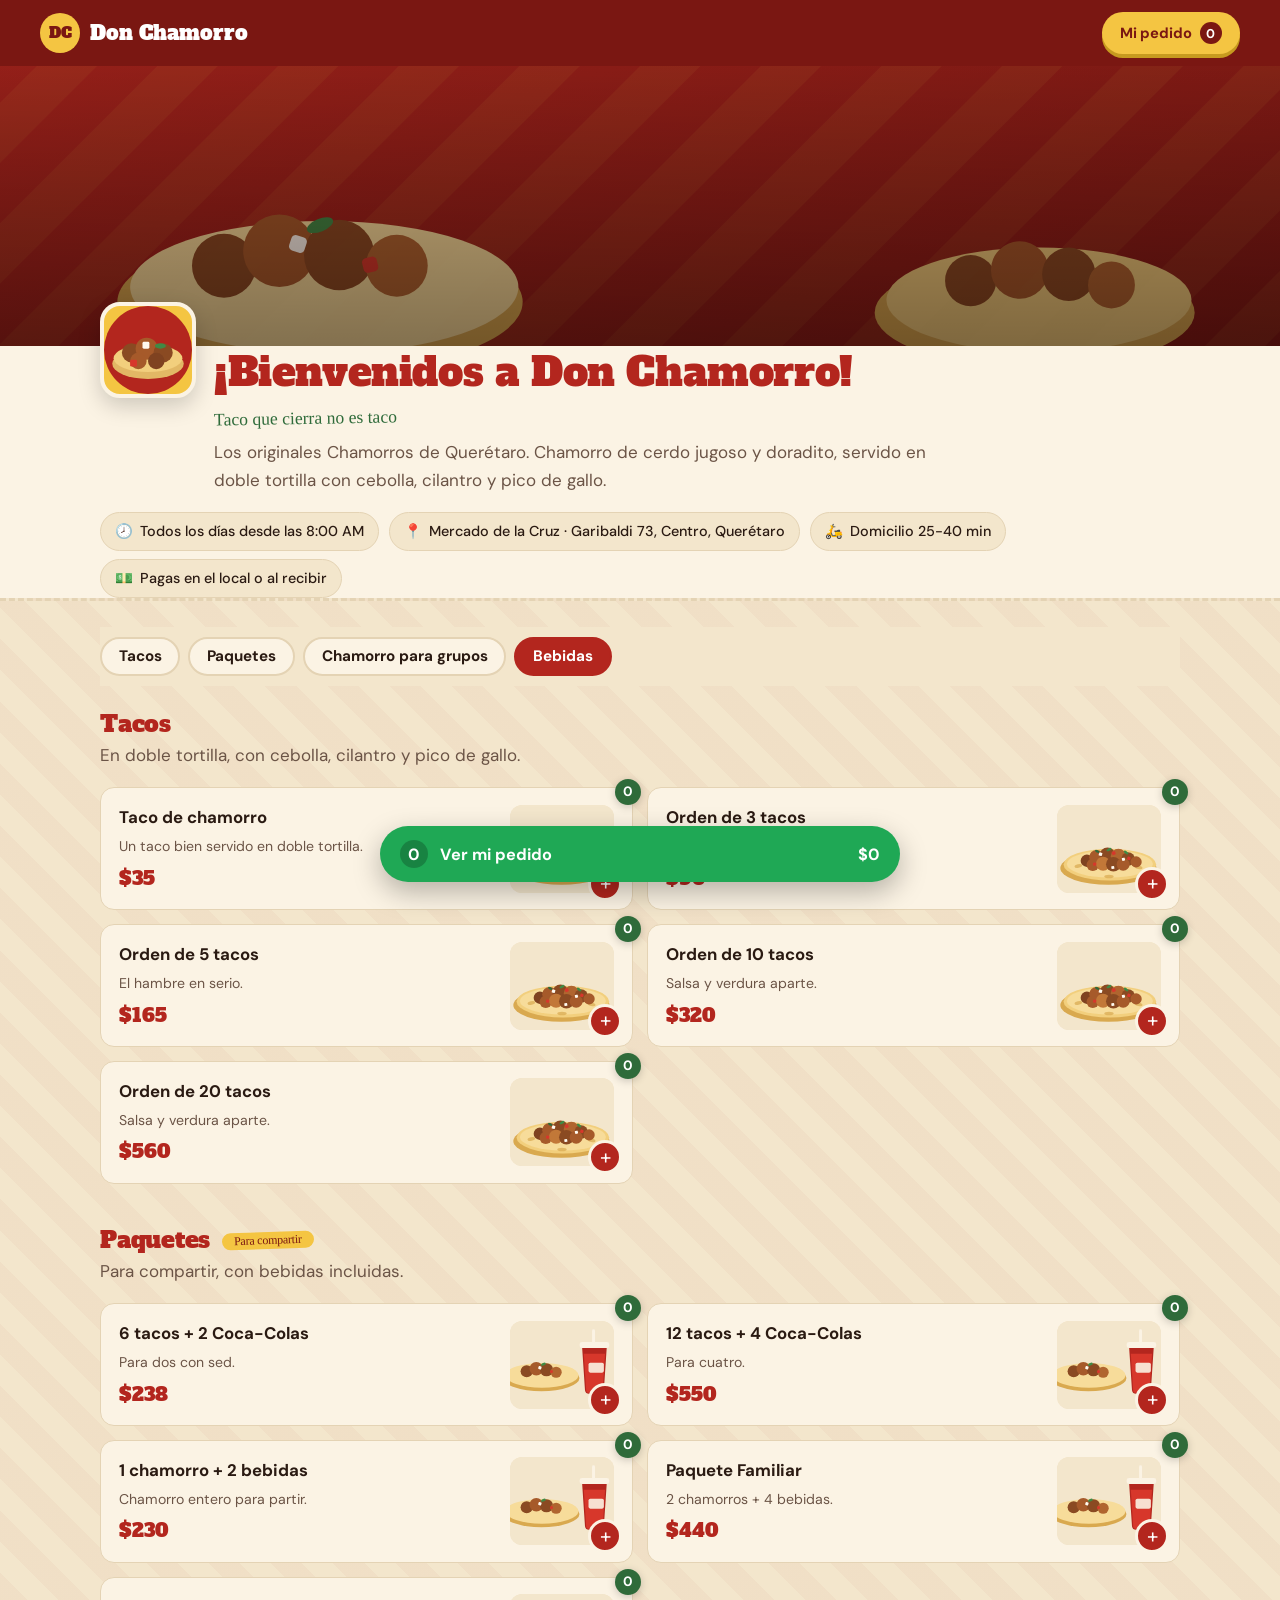
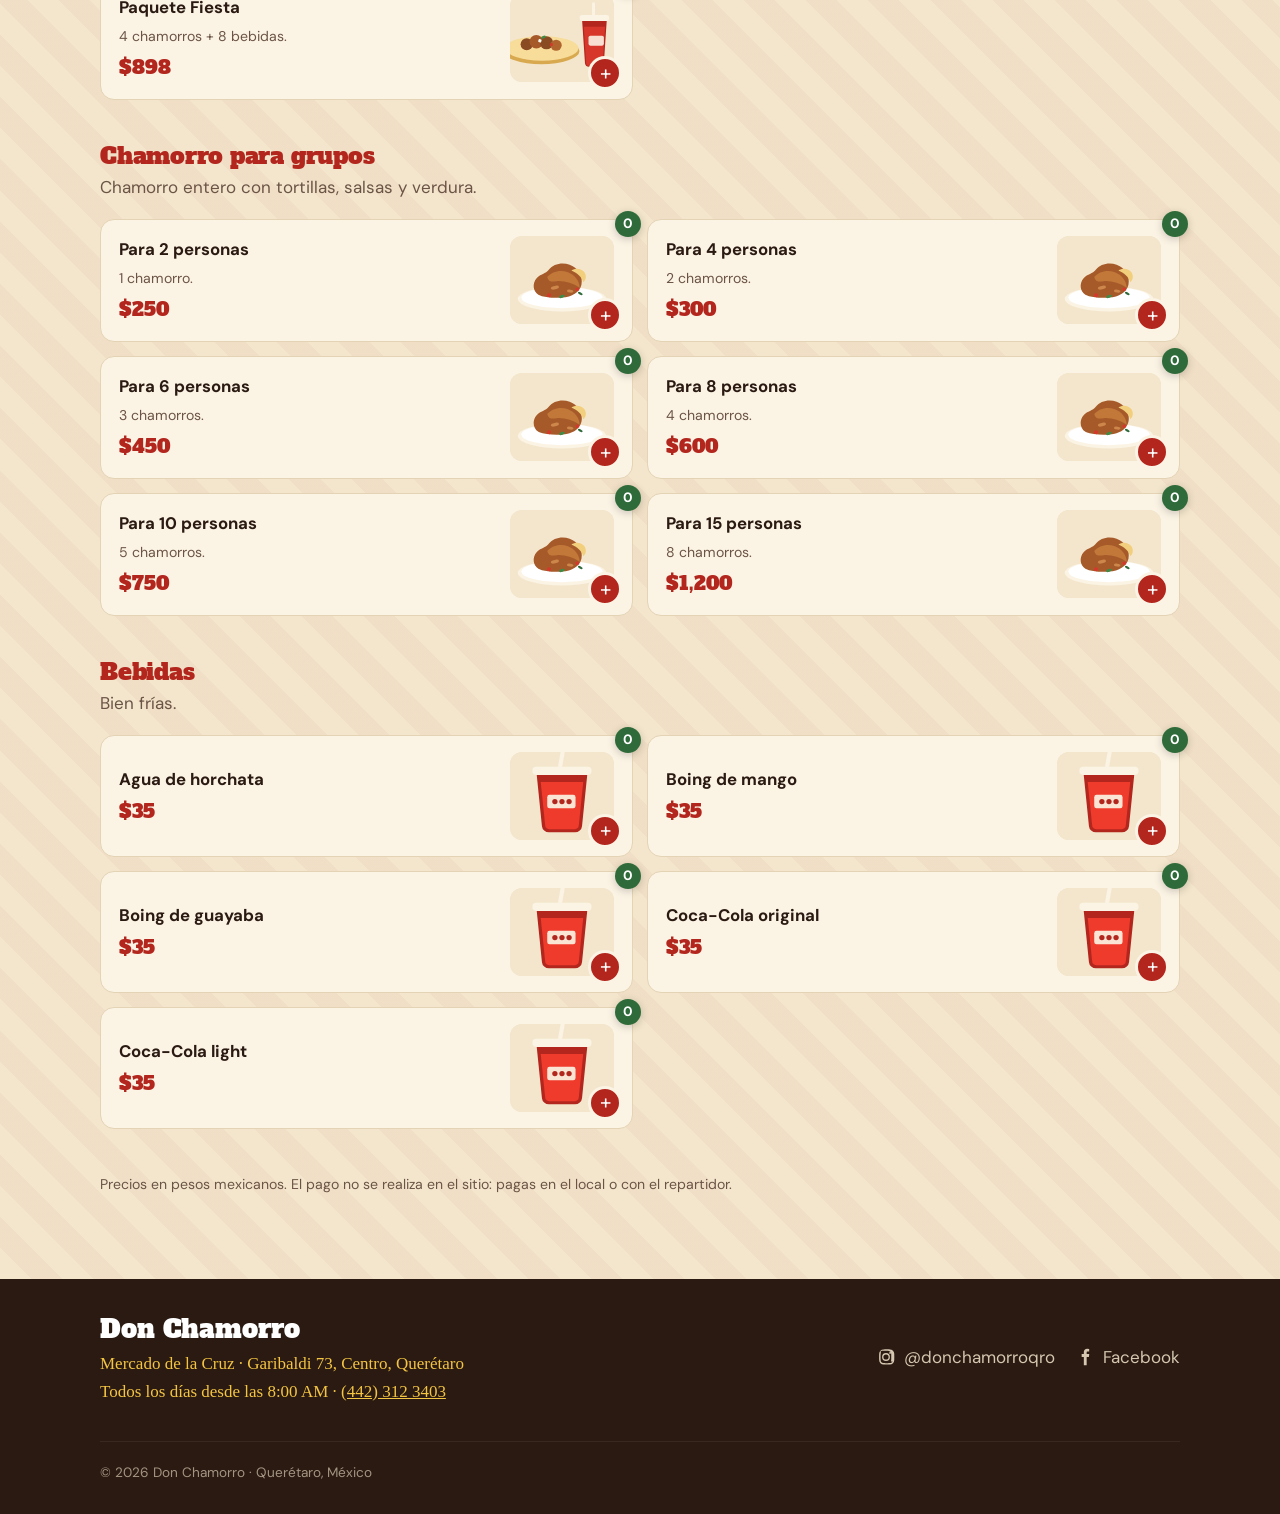
==== 2.0/index.html @ ac4b09fc "Version 2.0: menú en línea con pedido en 3 pasos Nueva carpeta 2.0/ con el sitio de pedidos estilo R" ====
<!doctype html>
<html lang="es-MX">
<head>
  <meta charset="utf-8">
  <meta name="viewport" content="width=device-width, initial-scale=1">
  <title>Don Chamorro · Pide en línea · Tacos de Chamorro en Querétaro</title>
  <meta name="description" content="Pide en línea tus tacos de chamorro en Querétaro: para comer aquí, para llevar o a domicilio. Pagas en el local o con el repartidor. Confirmamos por WhatsApp.">
  <meta property="og:title" content="Don Chamorro · Pide en línea">
  <meta property="og:description" content="Arma tu pedido en 3 pasos y confirma por WhatsApp. Mercado de la Cruz, Centro.">
  <meta property="og:type" content="restaurant">
  <meta name="theme-color" content="#b3261e">
  <link rel="icon" href="favicon.svg" type="image/svg+xml">

  <link rel="preconnect" href="https://fonts.googleapis.com">
  <link rel="preconnect" href="https://fonts.gstatic.com" crossorigin>
  <link href="https://fonts.googleapis.com/css2?family=Alfa+Slab+One&family=DM+Sans:opsz,wght@9..40,400;9..40,500;9..40,700&family=Permanent+Marker&display=swap" rel="stylesheet">
  <link rel="stylesheet" href="styles.css">
  <link rel="stylesheet" href="order.css">

  <script type="application/ld+json">
  {
    "@context": "https://schema.org",
    "@type": "Restaurant",
    "name": "Don Chamorro",
    "slogan": "Taco que cierra no es taco",
    "servesCuisine": "Mexicana, Tacos",
    "priceRange": "$",
    "telephone": ["+52 442 312 3403", "+52 442 480 2400"],
    "address": {
      "@type": "PostalAddress",
      "streetAddress": "Garibaldi 73, Mercado de la Cruz",
      "addressLocality": "Santiago de Querétaro",
      "addressRegion": "Qro.",
      "postalCode": "76000",
      "addressCountry": "MX"
    },
    "sameAs": [
      "https://www.instagram.com/donchamorroqro/",
      "https://www.facebook.com/Don-Chamorro-217633508306447/"
    ]
  }
  </script>
</head>
<body>

  <header class="nav" id="top">
    <a class="brand" href="#top" aria-label="Don Chamorro, inicio">
      <span class="brand-mark">DC</span>
      <span class="brand-name">Don Chamorro</span>
    </a>
    <nav class="nav-links nav-links-slim">
      <button class="btn btn-sm btn-masa" data-open-cart type="button">
        Mi pedido <span class="nav-cart-count" data-cart-count>0</span>
      </button>
    </nav>
  </header>

  <main>
    <!-- PORTADA DE LA TIENDA -->
    <section class="store">
      <div class="store-cover">
        <img id="store-cover-img" src="" alt="" loading="eager">
      </div>

      <div class="container store-head">
        <img class="store-logo" id="store-logo" src="" alt="Logo Don Chamorro">
        <div class="store-title">
          <h1 id="store-welcome">¡Bienvenidos a Don Chamorro!</h1>
          <p class="store-lema" id="store-lema"></p>
          <p class="store-desc" id="store-desc"></p>
        </div>
      </div>

      <ul class="store-chips container" id="store-chips"></ul>
    </section>

    <!-- MENÚ -->
    <section class="menu" id="menu">
      <div class="container">
        <nav class="cat-tabs" id="cat-tabs" aria-label="Categorías del menú"></nav>
        <div id="catalog" class="catalog"></div>
        <p class="fineprint">Precios en pesos mexicanos. El pago no se realiza en el sitio: pagas en el local o con el repartidor.</p>
      </div>
    </section>
  </main>

  <footer class="footer footer-slim">
    <div class="container footer-inner">
      <div>
        <p class="footer-brand">Don Chamorro</p>
        <p class="footer-slogan">Mercado de la Cruz · Garibaldi 73, Centro, Querétaro</p>
        <p class="footer-slogan">Todos los días desde las 8:00 AM · <a href="tel:+524423123403">(442) 312 3403</a></p>
      </div>
      <div class="socials">
        <a href="https://www.instagram.com/donchamorroqro/" target="_blank" rel="noopener" aria-label="Instagram">
          <svg viewBox="0 0 24 24" aria-hidden="true"><path d="M12 7.3A4.7 4.7 0 1 0 16.7 12 4.7 4.7 0 0 0 12 7.3Zm0 7.8A3.1 3.1 0 1 1 15.1 12 3.1 3.1 0 0 1 12 15.1Zm6-8a1.1 1.1 0 1 1-1.1-1.1A1.1 1.1 0 0 1 18 7.1ZM21.9 8.2a5.4 5.4 0 0 0-1.5-3.8 5.4 5.4 0 0 0-3.8-1.5c-1.5-.1-6-.1-7.5 0a5.4 5.4 0 0 0-3.8 1.5 5.4 5.4 0 0 0-1.5 3.8c-.1 1.5-.1 6 0 7.5a5.4 5.4 0 0 0 1.5 3.8 5.4 5.4 0 0 0 3.8 1.5c1.5.1 6 .1 7.5 0a5.4 5.4 0 0 0 3.8-1.5 5.4 5.4 0 0 0 1.5-3.8c.1-1.5.1-6 0-7.5Zm-2 9.1a3.1 3.1 0 0 1-1.7 1.7c-1.2.5-4 .4-5.3.4s-4.1.1-5.3-.4a3.1 3.1 0 0 1-1.7-1.7c-.5-1.2-.4-4-.4-5.3s-.1-4.1.4-5.3A3.1 3.1 0 0 1 5.6 5c1.2-.5 4-.4 5.3-.4s4.1-.1 5.3.4a3.1 3.1 0 0 1 1.7 1.7c.5 1.2.4 4 .4 5.3s.1 4.1-.4 5.3Z"/></svg>
          @donchamorroqro
        </a>
        <a href="https://www.facebook.com/Don-Chamorro-217633508306447/" target="_blank" rel="noopener" aria-label="Facebook">
          <svg viewBox="0 0 24 24" aria-hidden="true"><path d="M14 8.5V6.8c0-.8.2-1.3 1.4-1.3H17V2.3A21 21 0 0 0 14.6 2C12.2 2 10.6 3.5 10.6 6.1v2.4H8V12h2.6v10H14V12h2.7l.4-3.5Z"/></svg>
          Facebook
        </a>
      </div>
      <p class="copy">© <span id="year"></span> Don Chamorro · Querétaro, México</p>
    </div>
  </footer>

  <!-- Barra flotante del carrito -->
  <button class="cart-bar" id="cart-bar" type="button" data-open-cart hidden>
    <span class="cart-bar-count" data-cart-count>0</span>
    <span class="cart-bar-label">Ver mi pedido</span>
    <span class="cart-bar-total" data-cart-total>$0</span>
  </button>

  <!-- Modal producto -->
  <div class="modal" id="product-modal" hidden>
    <div class="modal-backdrop" data-close-product></div>
    <div class="modal-panel" role="dialog" aria-modal="true" aria-labelledby="product-title">
      <header class="modal-head">
        <h3 id="product-title">Producto</h3>
        <button class="icon-btn" type="button" data-close-product aria-label="Cerrar">✕</button>
      </header>
      <div class="modal-body" id="product-body"></div>
      <footer class="modal-foot">
        <div class="qty" role="group" aria-label="Cantidad">
          <button type="button" class="qty-btn" id="p-minus" aria-label="Quitar uno">−</button>
          <span id="p-qty">1</span>
          <button type="button" class="qty-btn" id="p-plus" aria-label="Agregar uno">+</button>
        </div>
        <button class="btn btn-red btn-block" type="button" id="p-add">Agregar · $0</button>
      </footer>
    </div>
  </div>

  <!-- Checkout 3 pasos -->
  <div class="modal" id="checkout" hidden>
    <div class="modal-backdrop" data-close-checkout></div>
    <div class="modal-panel modal-panel-lg" role="dialog" aria-modal="true" aria-labelledby="checkout-title">
      <header class="modal-head">
        <button class="icon-btn" type="button" id="co-back" aria-label="Regresar" hidden>←</button>
        <h3 id="checkout-title">Mi pedido</h3>
        <button class="icon-btn" type="button" data-close-checkout aria-label="Cerrar">✕</button>
      </header>

      <ol class="stepper" id="stepper">
        <li data-step="1"><b>1</b> Productos</li>
        <li data-step="2"><b>2</b> Entrega</li>
        <li data-step="3"><b>3</b> Pago</li>
      </ol>

      <div class="modal-body">
        <!-- PASO 1 -->
        <section class="step" data-step="1">
          <div id="cart-lines"></div>
          <p class="empty-cart" id="empty-cart" hidden>Tu pedido está vacío. Agrega algo del menú 🌮</p>
          <label class="field">
            <span>Notas para la cocina <small>(opcional)</small></span>
            <textarea id="order-note" rows="2" placeholder="Ej. sin cebolla, salsa aparte..."></textarea>
          </label>
          <div class="totals" id="totals-1"></div>
        </section>

        <!-- PASO 2 -->
        <section class="step" data-step="2" hidden>
          <p class="step-title">¿Cómo quieres tu pedido?</p>
          <div class="choice-grid choice-grid-3" id="mode-grid">
            <label class="choice">
              <input type="radio" name="mode" value="local">
              <span class="choice-box">
                <span class="choice-ico" aria-hidden="true">🍽️</span>
                <b>Comer aquí</b>
                <small>En el puesto, servido en charola</small>
              </span>
            </label>
            <label class="choice">
              <input type="radio" name="mode" value="pickup">
              <span class="choice-box">
                <span class="choice-ico" aria-hidden="true">🥡</span>
                <b>Para llevar</b>
                <small>Pasas por él al Mercado de la Cruz</small>
              </span>
            </label>
            <label class="choice">
              <input type="radio" name="mode" value="delivery" checked>
              <span class="choice-box">
                <span class="choice-ico" aria-hidden="true">🛵</span>
                <b>A domicilio</b>
                <small>Te lo lleva nuestro repartidor</small>
              </span>
            </label>
          </div>

          <div class="fields">
            <label class="field">
              <span>Nombre completo *</span>
              <input type="text" id="f-name" autocomplete="name" placeholder="Tu nombre">
            </label>
            <label class="field">
              <span id="phone-label">Teléfono / WhatsApp *</span>
              <input type="tel" id="f-phone" autocomplete="tel" inputmode="tel" placeholder="442 123 4567">
            </label>
            <div class="delivery-only">
              <label class="field">
                <span>Calle y número *</span>
                <input type="text" id="f-address" autocomplete="street-address" placeholder="Av. Universidad 123, int. 4">
              </label>
              <label class="field">
                <span>Colonia *</span>
                <input type="text" id="f-colonia" placeholder="Centro">
              </label>
              <label class="field">
                <span>Referencias <small>(opcional)</small></span>
                <input type="text" id="f-refs" placeholder="Portón verde, frente a la farmacia">
              </label>
            </div>
            <label class="field">
              <span id="when-label">¿Para cuándo?</span>
              <select id="f-when">
                <option value="Lo antes posible">Lo antes posible</option>
                <option value="Programado">Para una hora en específico</option>
              </select>
            </label>
            <label class="field" id="f-time-wrap" hidden>
              <span>Hora deseada</span>
              <input type="time" id="f-time">
            </label>
          </div>
          <p class="form-error" id="err-2" hidden></p>
        </section>

        <!-- PASO 3 -->
        <section class="step" data-step="3" hidden>
          <p class="note-pay">El pago <strong>no se realiza en este sitio</strong>. Eliges cómo pagas y lo liquidas <span id="pay-where">con el repartidor</span>.</p>
          <div class="choice-list" id="pay-list"></div>

          <label class="field" id="cash-wrap" hidden>
            <span>¿Con cuánto vas a pagar? <small>(para llevar tu cambio)</small></span>
            <input type="number" id="f-cash" inputmode="numeric" min="0" step="1" placeholder="Ej. 500">
            <small class="hint" id="change-hint"></small>
          </label>

          <div class="totals" id="totals-3"></div>
          <p class="form-error" id="err-3" hidden></p>
        </section>
      </div>

      <footer class="modal-foot modal-foot-nav">
        <button class="btn btn-outline-light" type="button" id="co-prev" hidden>Regresar</button>
        <button class="btn btn-red btn-block" type="button" id="co-next">Continuar</button>
        <button class="btn btn-wa btn-block" type="button" id="co-send" hidden>
          <svg viewBox="0 0 24 24" aria-hidden="true"><path d="M12 2a10 10 0 0 0-8.6 15.1L2 22l5-1.3A10 10 0 1 0 12 2Zm0 18.2c-1.5 0-3-.4-4.3-1.2l-.3-.2-3 .8.8-2.9-.2-.3A8.2 8.2 0 1 1 12 20.2Zm4.5-6.1c-.2-.1-1.5-.7-1.7-.8-.2-.1-.4-.1-.6.1l-.8 1c-.1.2-.3.2-.5.1a6.7 6.7 0 0 1-3.3-2.9c-.3-.4.3-.4.7-1.3.1-.2 0-.3 0-.4l-.8-1.8c-.2-.5-.4-.4-.6-.4h-.5a1 1 0 0 0-.7.3 3 3 0 0 0-.9 2.2 5.2 5.2 0 0 0 1.1 2.8 11.9 11.9 0 0 0 4.6 4c1.7.7 2.4.8 3.2.7.5-.1 1.5-.6 1.8-1.2.2-.6.2-1.1.1-1.2l-.4-.2Z"/></svg>
          Enviar pedido por WhatsApp
        </button>
      </footer>
    </div>
  </div>

  <!-- Confirmación -->
  <div class="modal" id="done" hidden>
    <div class="modal-backdrop" data-close-done></div>
    <div class="modal-panel modal-panel-sm" role="dialog" aria-modal="true" aria-labelledby="done-title">
      <div class="done-body">
        <div class="done-check" aria-hidden="true">🌮</div>
        <h3 id="done-title">¡Pedido enviado!</h3>
        <p>Se abrió WhatsApp con el resumen de tu pedido. <strong>Envía el mensaje</strong> para que lo recibamos y te confirmemos el tiempo de entrega.</p>
        <p class="muted small">¿No se abrió? <a id="done-link" href="#" target="_blank" rel="noopener">Abre WhatsApp aquí</a>.</p>
        <button class="btn btn-red btn-block" type="button" data-close-done>Listo</button>
      </div>
    </div>
  </div>

  <script src="menu-data.js"></script>
  <script src="app.js"></script>
</body>
</html>
---- 2.0/styles.css ----
:root {
  --chile: #b3261e;
  --chile-deep: #7a1712;
  --masa: #f4c542;
  --nopal: #2f6b3a;
  --verde-bandera: #0f9d58;
  --rojo-bandera: #ef3b2c;
  --paper: #fbf3e4;
  --paper-2: #f3e6cc;
  --ink: #2a1a12;
  --ink-soft: #6b5446;
  --line: #e4d3b4;
  --wa: #1fa855;

  --display: "Alfa Slab One", Georgia, serif;
  --body: "DM Sans", system-ui, -apple-system, "Segoe UI", sans-serif;
  --hand: "Permanent Marker", "Comic Sans MS", cursive;

  --radius: 14px;
  --gutter: clamp(16px, 4vw, 40px);
}

*, *::before, *::after { box-sizing: border-box; }

html { scroll-behavior: smooth; scroll-padding-top: 80px; }

body {
  margin: 0;
  background: var(--paper);
  color: var(--ink);
  font-family: var(--body);
  font-size: 17px;
  line-height: 1.6;
  -webkit-font-smoothing: antialiased;
  overflow-x: hidden;
}

img, svg { display: block; max-width: 100%; }
a { color: inherit; }

h1, h2, h3 {
  font-family: var(--display);
  font-weight: 400;
  line-height: 1.05;
  margin: 0 0 .5em;
  letter-spacing: -.01em;
}
h2 { font-size: clamp(2rem, 4.2vw, 3.1rem); }
h3 { font-size: 1.45rem; }
p { margin: 0 0 1em; }

.container {
  width: 100%;
  max-width: 1160px;
  margin: 0 auto;
  padding: 0 var(--gutter);
}

.section { padding: clamp(64px, 10vw, 120px) 0; }

.eyebrow {
  font-family: var(--hand);
  font-size: 1.15rem;
  color: var(--masa);
  margin-bottom: .6em;
  transform: rotate(-2deg);
  display: inline-block;
}
.eyebrow-red { color: var(--chile); }
.muted { color: var(--ink-soft); }

/* ---------- Buttons ---------- */
.btn {
  display: inline-flex;
  align-items: center;
  gap: .55em;
  font-family: var(--body);
  font-weight: 700;
  font-size: 1rem;
  text-decoration: none;
  padding: .85em 1.4em;
  border-radius: 999px;
  border: 2px solid transparent;
  transition: transform .15s ease, box-shadow .15s ease, background-color .15s ease;
  white-space: nowrap;
}
.btn:hover { transform: translateY(-2px); }
.btn:focus-visible { outline: 3px solid var(--masa); outline-offset: 3px; }
.btn svg { width: 1.25em; height: 1.25em; fill: currentColor; }
.btn-sm { padding: .55em 1.1em; font-size: .92rem; }

.btn-wa { background: var(--wa); color: #fff; box-shadow: 0 4px 0 #13803f; }
.btn-wa:hover { box-shadow: 0 6px 0 #13803f; }
.btn-ghost { color: #fff; border-color: rgba(255,255,255,.55); }
.btn-ghost:hover { background: rgba(255,255,255,.1); border-color: #fff; }
.btn-red { background: var(--chile); color: #fff; box-shadow: 0 4px 0 var(--chile-deep); }
.btn-light { background: var(--paper); color: var(--ink); }
.btn-outline-light { color: var(--ink); border-color: var(--ink); }

/* ---------- Nav ---------- */
.nav {
  position: sticky;
  top: 0;
  z-index: 50;
  display: flex;
  align-items: center;
  justify-content: space-between;
  padding: 12px var(--gutter);
  background: var(--chile-deep);
  color: #fff;
  transition: box-shadow .2s ease;
}
.nav.scrolled { box-shadow: 0 4px 20px rgba(0,0,0,.25); }

.brand { display: flex; align-items: center; gap: 10px; text-decoration: none; }
.brand-mark {
  display: grid;
  place-items: center;
  width: 40px; height: 40px;
  border-radius: 50%;
  background: var(--masa);
  color: var(--chile-deep);
  font-family: var(--display);
  font-size: .95rem;
}
.brand-name { font-family: var(--display); font-size: 1.25rem; }

.nav-links { display: flex; align-items: center; gap: 28px; }
.nav-links a:not(.btn) {
  text-decoration: none;
  font-weight: 500;
  opacity: .9;
  position: relative;
}
.nav-links a:not(.btn)::after {
  content: "";
  position: absolute;
  left: 0; right: 0; bottom: -4px;
  height: 2px;
  background: var(--masa);
  transform: scaleX(0);
  transition: transform .2s ease;
}
.nav-links a:not(.btn):hover::after { transform: scaleX(1); }

.nav-toggle {
  display: none;
  background: none;
  border: 0;
  padding: 8px;
  cursor: pointer;
}
.nav-toggle span {
  display: block;
  width: 24px; height: 2px;
  background: #fff;
  margin: 5px 0;
  transition: transform .2s ease, opacity .2s ease;
}
.nav-toggle[aria-expanded="true"] span:nth-child(1) { transform: translateY(7px) rotate(45deg); }
.nav-toggle[aria-expanded="true"] span:nth-child(2) { opacity: 0; }
.nav-toggle[aria-expanded="true"] span:nth-child(3) { transform: translateY(-7px) rotate(-45deg); }

/* ---------- Hero ---------- */
.hero {
  position: relative;
  background:
    radial-gradient(circle at 80% 60%, rgba(244,197,66,.18), transparent 45%),
    var(--chile);
  color: #fff;
  padding: 90px 0 clamp(64px, 9vw, 110px);
  overflow: hidden;
}
/* voile sombre : détache les fanions rouges du fond rouge */
.hero::before {
  content: "";
  position: absolute;
  top: 0; left: 0; right: 0;
  height: 130px;
  background: linear-gradient(rgba(0,0,0,.3), rgba(0,0,0,0));
  pointer-events: none;
}

.picado {
  position: absolute;
  top: 0; left: -10px; right: -10px;
  display: flex;
  justify-content: space-between;
  padding: 0 4px;
  border-top: 2px solid rgba(255,255,255,.5);
}
.picado span {
  flex: 1;
  height: 54px;
  margin: 0 3px;
  clip-path: polygon(0 0, 100% 0, 100% 78%, 87.5% 100%, 75% 78%, 62.5% 100%, 50% 78%, 37.5% 100%, 25% 78%, 12.5% 100%, 0 78%);
  -webkit-mask: radial-gradient(circle, transparent 3px, #000 3.5px) 0 0 / 12px 12px;
          mask: radial-gradient(circle, transparent 3px, #000 3.5px) 0 0 / 12px 12px;
  animation: sway 4s ease-in-out infinite;
  transform-origin: top center;
  will-change: transform;
}
/* Verde, blanco y rojo */
.picado span:nth-child(3n+1) { background: var(--verde-bandera); }
.picado span:nth-child(3n+2) { background: #fff; animation-delay: -1.3s; }
.picado span:nth-child(3n+3) { background: var(--rojo-bandera); animation-delay: -2.6s; }

@keyframes sway {
  0%, 100% { transform: rotate(-2deg); }
  50% { transform: rotate(2deg); }
}

.hero-inner {
  max-width: 1160px;
  margin: 0 auto;
  padding: 0 var(--gutter);
  display: grid;
  grid-template-columns: 1.1fr .9fr;
  align-items: center;
  gap: 40px;
}

.hero h1 {
  font-size: clamp(2.8rem, 7.5vw, 5.6rem);
  margin-bottom: .35em;
}
.hero h1 span { color: var(--masa); }
.lead { font-size: 1.15rem; max-width: 34em; opacity: .95; }
.hero-cta { display: flex; flex-wrap: wrap; gap: 14px; margin-top: 28px; }

.hero-art { position: relative; margin: 0; }
/* Ombre statique : elle ne bouge pas, donc rien à re-dessiner pendant l'animation */
.hero-art::before {
  content: "";
  position: absolute;
  left: 9%; right: 9%;
  top: 60%;
  height: 32%;
  background: radial-gradient(50% 50% at 50% 50%, rgba(0,0,0,.32), rgba(0,0,0,0) 70%);
  z-index: 0;
}
.taco {
  position: relative;
  z-index: 1;
  width: 100%;
  transform: translate3d(0, 0, 0);
  backface-visibility: hidden;
  will-change: transform;
  animation: bob 4.5s cubic-bezier(.45, .05, .55, .95) infinite;
}
@keyframes bob {
  0%, 100% { transform: translate3d(0, -7px, 0) rotate(-1.2deg); }
  50%      { transform: translate3d(0,  7px, 0) rotate(1.2deg); }
}
.sticker {
  position: absolute;
  top: -6%; right: 2%;
  z-index: 2;
  width: 108px; height: 108px;
  display: grid;
  place-items: center;
  text-align: center;
  border-radius: 50%;
  background: var(--masa);
  color: var(--chile-deep);
  font-family: var(--hand);
  font-size: 1.05rem;
  line-height: 1.1;
  transform: rotate(12deg);
  box-shadow: 0 0 0 5px var(--chile), 0 0 0 7px var(--masa);
}

/* ---------- Marquee ---------- */
.marquee {
  background: var(--masa);
  color: var(--chile-deep);
  overflow: hidden;
  border-block: 3px solid var(--ink);
  padding: 14px 0;
}
.marquee-track {
  display: flex;
  gap: 28px;
  width: max-content;
  animation: marquee 32s linear infinite;
  font-family: var(--display);
  font-size: 1.35rem;
  text-transform: uppercase;
  white-space: nowrap;
}
.marquee-track i { font-style: normal; color: var(--chile); }
@keyframes marquee { to { transform: translateX(-50%); } }

/* ---------- About ---------- */
.about-grid {
  display: grid;
  grid-template-columns: 1fr 1fr;
  gap: clamp(24px, 6vw, 80px);
  align-items: start;
}
.about-copy { font-size: 1.1rem; color: var(--ink-soft); padding-top: 2.2em; }
.about-copy strong { color: var(--ink); }

.pillars {
  display: grid;
  grid-template-columns: repeat(3, 1fr);
  gap: 20px;
  margin-top: 56px;
}
.pillar {
  background: #fff;
  border: 2px solid var(--ink);
  border-radius: var(--radius);
  padding: 28px;
  box-shadow: 6px 6px 0 var(--ink);
  transition: transform .2s ease, box-shadow .2s ease;
}
.pillar:hover { transform: translate(-2px, -2px); box-shadow: 8px 8px 0 var(--ink); }
.pillar-num { font-family: var(--hand); color: var(--chile); font-size: 1.1rem; }
.pillar h3 { margin-top: .3em; }
.pillar p { color: var(--ink-soft); margin: 0; }

/* ---------- Menu ---------- */
.menu {
  background:
    repeating-linear-gradient(45deg, transparent 0 22px, rgba(179,38,30,.035) 22px 44px),
    var(--paper-2);
  border-top: 3px dashed var(--line);
}
.section-head { max-width: 640px; margin-bottom: 48px; }

.menu-grid {
  display: grid;
  grid-template-columns: repeat(2, 1fr);
  gap: 24px;
}
.menu-card {
  background: var(--paper);
  border-radius: var(--radius);
  padding: clamp(22px, 3vw, 34px);
  border: 1px solid var(--line);
}
.menu-card h3 {
  color: var(--chile);
  padding-bottom: .5em;
  border-bottom: 3px double var(--line);
}
.menu-card-feature {
  background: var(--chile-deep);
  color: #fff;
  border-color: var(--chile-deep);
  position: relative;
}
.menu-card-feature h3 { color: var(--masa); border-color: rgba(255,255,255,.2); }
.menu-card-feature small { color: rgba(255,255,255,.7) !important; }
.menu-card-feature .menu-list li { border-color: rgba(255,255,255,.15); }
.tag {
  position: absolute;
  top: -14px; right: 20px;
  margin: 0;
  background: var(--masa);
  color: var(--chile-deep);
  font-family: var(--hand);
  padding: 2px 14px;
  border-radius: 999px;
  transform: rotate(3deg);
}

.menu-list { list-style: none; margin: 0; padding: 0; }
.menu-list li {
  display: flex;
  justify-content: space-between;
  align-items: baseline;
  gap: 16px;
  padding: 12px 0;
  border-bottom: 1px dashed var(--line);
}
.menu-list li:last-child { border-bottom: 0; }
.menu-list span { font-weight: 500; }
.menu-list small {
  display: block;
  font-size: .85rem;
  font-weight: 400;
  color: var(--ink-soft);
}
.menu-list b {
  font-family: var(--display);
  font-weight: 400;
  font-size: 1.15rem;
  white-space: nowrap;
}
.fineprint { margin-top: 24px; font-size: .88rem; color: var(--ink-soft); }

/* ---------- Order band ---------- */
.order {
  background: var(--masa);
  padding: clamp(48px, 7vw, 80px) 0;
  border-block: 3px solid var(--ink);
}
.order-inner {
  display: flex;
  align-items: center;
  justify-content: space-between;
  gap: 32px;
  flex-wrap: wrap;
}
.order h2 { color: var(--chile-deep); margin-bottom: .2em; }
.order p { margin: 0; font-size: 1.1rem; }
.order-actions { display: flex; flex-wrap: wrap; gap: 12px; }

/* ---------- Visit ---------- */
.visit-grid {
  display: grid;
  grid-template-columns: .9fr 1.1fr;
  gap: clamp(28px, 5vw, 64px);
  align-items: stretch;
}
.info { margin: 12px 0 32px; display: grid; gap: 20px; }
.info div { display: grid; grid-template-columns: 110px 1fr; gap: 12px; }
.info dt {
  font-weight: 700;
  font-size: .8rem;
  letter-spacing: .08em;
  text-transform: uppercase;
  color: var(--chile);
  padding-top: .25em;
}
.info dd { margin: 0; }
.info a { text-decoration-color: var(--masa); text-decoration-thickness: 2px; text-underline-offset: 3px; }

.map {
  min-height: 380px;
  border-radius: var(--radius);
  overflow: hidden;
  border: 2px solid var(--ink);
  box-shadow: 8px 8px 0 var(--chile);
}
.map iframe { width: 100%; height: 100%; min-height: 380px; border: 0; display: block; }

/* ---------- Footer ---------- */
.footer {
  background: var(--ink);
  color: #f3e6cc;
  padding: 48px 0 32px;
}
.footer-inner {
  display: flex;
  flex-wrap: wrap;
  justify-content: space-between;
  align-items: center;
  gap: 24px;
}
.footer-brand { font-family: var(--display); font-size: 1.6rem; margin: 0; color: #fff; }
.footer-slogan { font-family: var(--hand); color: var(--masa); margin: 0; }
.socials { display: flex; gap: 20px; flex-wrap: wrap; }
.socials a { display: inline-flex; align-items: center; gap: 8px; text-decoration: none; opacity: .85; }
.socials a:hover { opacity: 1; color: var(--masa); }
.socials svg { width: 20px; height: 20px; fill: currentColor; }
.copy { width: 100%; margin: 12px 0 0; padding-top: 20px; border-top: 1px solid rgba(255,255,255,.1); font-size: .85rem; opacity: .6; }

/* ---------- Floating WhatsApp ---------- */
.wa-float {
  position: fixed;
  right: 18px; bottom: 18px;
  z-index: 60;
  width: 58px; height: 58px;
  display: grid;
  place-items: center;
  border-radius: 50%;
  background: var(--wa);
  color: #fff;
  box-shadow: 0 6px 18px rgba(0,0,0,.25);
  transform: scale(0);
  transition: transform .25s ease;
}
.wa-float.show { transform: scale(1); }
.wa-float svg { width: 30px; height: 30px; fill: currentColor; }

/* ---------- Reveal ---------- */
.reveal { opacity: 0; transform: translateY(24px); transition: opacity .6s ease, transform .6s ease; }
.reveal.in { opacity: 1; transform: none; }

/* ---------- Responsive ---------- */
@media (max-width: 900px) {
  .hero-inner { grid-template-columns: 1fr; text-align: left; }
  .hero-art { max-width: 420px; margin: 10px auto 0; }
  .about-grid, .visit-grid { grid-template-columns: 1fr; }
  .about-copy { padding-top: 0; }
  .pillars { grid-template-columns: 1fr; }
  .menu-grid { grid-template-columns: 1fr; }
}

@media (max-width: 760px) {
  .nav-toggle { display: block; }
  .nav-links {
    position: absolute;
    top: 100%; left: 0; right: 0;
    flex-direction: column;
    align-items: stretch;
    gap: 0;
    background: var(--chile-deep);
    padding: 8px var(--gutter) 20px;
    display: none;
  }
  .nav-links.open { display: flex; }
  .nav-links a:not(.btn) { padding: 14px 0; border-bottom: 1px solid rgba(255,255,255,.12); }
  .nav-links a:not(.btn)::after { display: none; }
  .nav-links .btn { margin-top: 16px; justify-content: center; }

  .hero { padding-top: 76px; }
  .picado span { height: 40px; }
  .picado span:nth-child(n+9) { display: none; }
  .sticker { width: 88px; height: 88px; font-size: .9rem; }
  .order-actions .btn { flex: 1 1 100%; justify-content: center; }
  .info div { grid-template-columns: 1fr; gap: 2px; }
}

@media (prefers-reduced-motion: reduce) {
  *, *::before, *::after { animation: none !important; transition: none !important; }
  html { scroll-behavior: auto; }
  .reveal { opacity: 1; transform: none; }
}
---- 2.0/order.css ----
/* ------------------------------------------------------------------
   Don Chamorro 2.0 — Estilos del pedido en línea
------------------------------------------------------------------- */

/* ---------- Extras de marca ---------- */
.btn-masa { background: var(--masa); color: var(--chile-deep); box-shadow: 0 4px 0 #c79a1f; }
.btn-masa:hover { box-shadow: 0 6px 0 #c79a1f; }
.btn-block { width: 100%; justify-content: center; }

.nav-cart-count {
  display: inline-grid;
  place-items: center;
  min-width: 22px; height: 22px;
  padding: 0 6px;
  border-radius: 999px;
  background: var(--chile-deep);
  color: #fff;
  font-size: .8rem;
}

.hero-steps {
  list-style: none;
  display: flex;
  flex-wrap: wrap;
  gap: 10px 22px;
  margin: 26px 0 0;
  padding: 0;
  font-size: .95rem;
}
.hero-steps li { display: flex; align-items: center; gap: 8px; opacity: .92; }
.hero-steps b {
  display: grid;
  place-items: center;
  width: 24px; height: 24px;
  border-radius: 50%;
  background: var(--masa);
  color: var(--chile-deep);
  font-family: var(--display);
  font-size: .8rem;
}


/* ---------- Portada de la tienda (estilo Rappi) ---------- */
.nav-links-slim { gap: 12px; }

.store { background: var(--paper); }
.store-cover {
  position: relative;
  height: clamp(150px, 26vw, 280px);
  background: var(--chile-deep);
  overflow: hidden;
}
.store-cover img { width: 100%; height: 100%; object-fit: cover; }
.store-cover::after {
  content: "";
  position: absolute; inset: 0;
  background: linear-gradient(to bottom, rgba(0,0,0,.15), rgba(0,0,0,.45));
}
.store-cover.no-photo img { display: none; }

.store-head {
  display: flex;
  align-items: flex-start;
  gap: 18px;
  margin-top: -44px;
  position: relative;
  z-index: 2;
}
.store-logo {
  flex: 0 0 auto;
  width: 96px; height: 96px;
  border-radius: 20px;
  object-fit: cover;
  background: var(--masa);
  border: 4px solid var(--paper);
  box-shadow: 0 8px 22px rgba(0,0,0,.18);
}
.store-title { padding-top: 48px; }
.store-title h1 {
  font-family: var(--display);
  font-weight: 400;
  font-size: clamp(1.6rem, 3.6vw, 2.5rem);
  line-height: 1.1;
  margin: 0 0 .25em;
  color: var(--chile);
}
.store-lema {
  font-family: var(--hand);
  color: var(--nopal);
  font-size: 1.1rem;
  margin: 0 0 .4em;
  transform: rotate(-1deg);
  display: inline-block;
}
.store-desc { color: var(--ink-soft); max-width: 62ch; margin: 0; }

.store-chips {
  list-style: none;
  display: flex;
  flex-wrap: wrap;
  gap: 8px 10px;
  margin: 18px auto 0;
  padding: 0 var(--gutter);
}
.store-chips li {
  display: flex;
  align-items: center;
  gap: 7px;
  background: var(--paper-2);
  border: 1px solid var(--line);
  border-radius: 999px;
  padding: 7px 14px;
  font-size: .9rem;
  font-weight: 500;
}

.menu { padding: 26px 0 70px; }
.footer-slim { padding: 30px 0; }

/* ---------- Pestañas de categorías ---------- */
.cat-tabs {
  position: sticky;
  top: 64px;
  z-index: 20;
  display: flex;
  gap: 8px;
  overflow-x: auto;
  padding: 10px 0;
  margin-bottom: 26px;
  background: var(--paper-2);
  -webkit-overflow-scrolling: touch;
  scrollbar-width: none;
}
.cat-tabs::-webkit-scrollbar { display: none; }
.cat-tab {
  flex: 0 0 auto;
  border: 2px solid var(--line);
  background: var(--paper);
  color: var(--ink);
  font-family: var(--body);
  font-weight: 700;
  font-size: .95rem;
  padding: .5em 1.1em;
  border-radius: 999px;
  cursor: pointer;
  transition: background-color .15s ease, color .15s ease, border-color .15s ease;
}
.cat-tab.active { background: var(--chile); border-color: var(--chile); color: #fff; }

/* ---------- Catálogo ---------- */
.cat-block { margin-bottom: 44px; scroll-margin-top: 130px; }
.cat-head h3 {
  color: var(--chile);
  margin-bottom: .25em;
  display: flex;
  align-items: center;
  gap: 12px;
  flex-wrap: wrap;
}
.cat-flag {
  font-family: var(--hand);
  font-size: .75rem;
  background: var(--masa);
  color: var(--chile-deep);
  padding: 2px 12px;
  border-radius: 999px;
  transform: rotate(-2deg);
}
.cat-head .muted { margin-bottom: 18px; }

.prod-grid { display: grid; grid-template-columns: repeat(2, 1fr); gap: 14px; }
.prod {
  position: relative;
  display: flex;
  align-items: center;
  justify-content: space-between;
  gap: 14px;
  background: var(--paper);
  border: 1px solid var(--line);
  border-radius: var(--radius);
  padding: 16px 18px;
  cursor: pointer;
  transition: transform .15s ease, box-shadow .15s ease, border-color .15s ease;
}
.prod:hover { transform: translateY(-2px); border-color: var(--chile); box-shadow: 0 8px 20px rgba(122,23,18,.1); }
.prod:focus-visible { outline: 3px solid var(--masa); outline-offset: 3px; }
.prod h4 { margin: 0 0 4px; font-size: 1.05rem; font-weight: 700; }
.prod p { margin: 0 0 6px; font-size: .88rem; color: var(--ink-soft); }
.prod-price { font-family: var(--display); font-weight: 400; font-size: 1.15rem; color: var(--chile); }
.prod-media {
  position: relative;
  flex: 0 0 auto;
  width: 104px; height: 88px;
}
.prod-media img {
  width: 100%; height: 100%;
  object-fit: cover;
  border-radius: 12px;
  background: var(--paper-2);
}
.prod-add {
  position: absolute;
  right: -8px; bottom: -8px;
  display: grid;
  place-items: center;
  width: 34px; height: 34px;
  border-radius: 50%;
  background: var(--chile);
  color: #fff;
  font-size: 1.3rem;
  line-height: 1;
  border: 3px solid var(--paper);
}

.prod-hero {
  margin: 0 0 14px;
  border-radius: 14px;
  overflow: hidden;
  background: var(--paper-2);
}
.prod-hero img { width: 100%; height: clamp(150px, 34vw, 220px); object-fit: cover; }
.prod-hero-price {
  font-family: var(--display);
  font-size: 1.4rem;
  color: var(--chile);
  margin: 0 0 .3em;
}
.prod-badge {
  position: absolute;
  top: -9px; right: -9px;
  min-width: 26px; height: 26px;
  padding: 0 7px;
  display: grid;
  place-items: center;
  border-radius: 999px;
  background: var(--nopal);
  color: #fff;
  font-weight: 700;
  font-size: .85rem;
  box-shadow: 0 2px 8px rgba(0,0,0,.2);
}

/* ---------- Barra flotante del carrito ---------- */
.cart-bar {
  position: fixed;
  left: 50%;
  bottom: 18px;
  transform: translateX(-50%);
  z-index: 60;
  width: min(520px, calc(100% - 32px));
  display: flex;
  align-items: center;
  gap: 12px;
  border: 0;
  border-radius: 999px;
  padding: 14px 20px;
  background: var(--wa);
  color: #fff;
  font-family: var(--body);
  font-weight: 700;
  font-size: 1.02rem;
  cursor: pointer;
  box-shadow: 0 10px 28px rgba(0,0,0,.28);
  animation: cart-in .25s ease;
}
@keyframes cart-in { from { opacity: 0; transform: translate(-50%, 16px); } }
.cart-bar-count {
  display: grid;
  place-items: center;
  min-width: 28px; height: 28px;
  padding: 0 8px;
  border-radius: 999px;
  background: rgba(0,0,0,.22);
}
.cart-bar-label { flex: 1; text-align: left; }

/* ---------- Modales ---------- */
body.modal-open { overflow: hidden; }

.modal { position: fixed; inset: 0; z-index: 100; display: flex; }
.modal[hidden] { display: none; }
.modal-backdrop { position: absolute; inset: 0; background: rgba(28,12,8,.6); backdrop-filter: blur(2px); }

.modal-panel {
  position: relative;
  margin: auto;
  width: min(560px, 100%);
  max-height: 92vh;
  display: flex;
  flex-direction: column;
  background: var(--paper);
  border-radius: 20px;
  overflow: hidden;
  box-shadow: 0 24px 60px rgba(0,0,0,.35);
  animation: modal-in .22s ease;
}
.modal-panel-lg { width: min(640px, 100%); }
.modal-panel-sm { width: min(430px, 100%); }
@keyframes modal-in { from { opacity: 0; transform: translateY(20px); } }

.modal-head {
  display: flex;
  align-items: center;
  gap: 10px;
  padding: 16px 18px;
  background: var(--chile-deep);
  color: #fff;
}
.modal-head h3 { margin: 0; flex: 1; font-size: 1.25rem; }
.icon-btn {
  flex: 0 0 auto;
  width: 36px; height: 36px;
  display: grid;
  place-items: center;
  border: 0;
  border-radius: 50%;
  background: rgba(255,255,255,.14);
  color: #fff;
  font-size: 1rem;
  cursor: pointer;
}
.icon-btn:hover { background: rgba(255,255,255,.26); }

.modal-body { padding: 20px 18px; overflow-y: auto; flex: 1; }
.modal-foot {
  display: flex;
  align-items: center;
  gap: 12px;
  padding: 14px 18px;
  border-top: 1px solid var(--line);
  background: var(--paper-2);
}
.modal-foot-nav .btn-outline-light { flex: 0 0 auto; }

/* ---------- Stepper ---------- */
.stepper {
  display: flex;
  list-style: none;
  margin: 0;
  padding: 12px 18px;
  gap: 8px;
  background: var(--paper-2);
  border-bottom: 1px solid var(--line);
  font-size: .88rem;
  font-weight: 700;
  color: var(--ink-soft);
}
.stepper li { display: flex; align-items: center; gap: 7px; flex: 1; }
.stepper b {
  display: grid;
  place-items: center;
  width: 24px; height: 24px;
  border-radius: 50%;
  background: var(--line);
  color: var(--ink-soft);
  font-family: var(--body);
  font-size: .8rem;
}
.stepper li.active { color: var(--chile); }
.stepper li.active b { background: var(--chile); color: #fff; }
.stepper li.done b { background: var(--nopal); color: #fff; }

/* ---------- Opciones y formularios ---------- */
.step-title { font-weight: 700; margin-bottom: 10px; }

.opt-group { border: 0; margin: 0 0 18px; padding: 0; }
.opt-group legend { font-weight: 700; margin-bottom: 8px; padding: 0; }

.choice-grid { display: grid; grid-template-columns: 1fr 1fr; gap: 10px; margin-bottom: 20px; }
.choice-grid-3 { grid-template-columns: repeat(3, 1fr); }
.choice-grid-3 .choice-box { text-align: center; padding: 14px 10px; height: 100%; }
.choice-ico { display: block; font-size: 1.6rem; line-height: 1; margin-bottom: 6px; }
.choice-grid-3 .choice-box small { margin-top: 4px; }
.choice-list { display: grid; gap: 10px; margin-bottom: 18px; }
.choice { display: block; cursor: pointer; }
.choice input { position: absolute; opacity: 0; width: 0; height: 0; }
.choice-box {
  display: block;
  border: 2px solid var(--line);
  border-radius: 12px;
  padding: 12px 14px;
  background: #fff;
  transition: border-color .15s ease, background-color .15s ease;
}
.choice-box b { display: block; font-size: 1rem; }
.choice-box small { display: block; color: var(--ink-soft); font-size: .85rem; margin-top: 2px; }
.choice input:checked + .choice-box { border-color: var(--chile); background: #fff7f0; }
.choice input:focus-visible + .choice-box { outline: 3px solid var(--masa); outline-offset: 2px; }
.choice-row + .choice-row { margin-top: 8px; }

.fields { display: grid; gap: 14px; }
.field { display: block; }
.field > span { display: block; font-weight: 700; margin-bottom: 6px; font-size: .95rem; }
.field small { font-weight: 400; color: var(--ink-soft); }
.field input, .field select, .field textarea {
  width: 100%;
  font-family: var(--body);
  font-size: 1rem;
  color: var(--ink);
  background: #fff;
  border: 2px solid var(--line);
  border-radius: 12px;
  padding: 11px 13px;
}
.field input:focus, .field select:focus, .field textarea:focus {
  outline: none;
  border-color: var(--chile);
}
.field textarea { resize: vertical; }
.hint { display: block; margin-top: 6px; color: var(--nopal); font-weight: 700; }
.hint.hint-bad { color: var(--chile); }

.form-error {
  margin: 14px 0 0;
  background: #fdeceb;
  border: 1px solid #f0b8b4;
  color: var(--chile-deep);
  border-radius: 10px;
  padding: 10px 12px;
  font-size: .92rem;
}
.note-pay {
  background: #fff8e6;
  border: 1px dashed var(--masa);
  border-radius: 12px;
  padding: 12px 14px;
  font-size: .93rem;
}

/* ---------- Líneas del carrito ---------- */
.line {
  display: flex;
  align-items: center;
  justify-content: space-between;
  gap: 14px;
  padding: 14px 0;
  border-bottom: 1px dashed var(--line);
}
.line h4 { margin: 0 0 2px; font-size: 1rem; font-weight: 700; }
.line-opts { margin: 0; font-size: .87rem; color: var(--ink-soft); }
.line-note { margin: 2px 0 0; font-size: .87rem; color: var(--nopal); font-style: italic; }
.line-txt b { display: block; margin-top: 4px; font-family: var(--display); font-weight: 400; color: var(--chile); }

.qty {
  display: inline-flex;
  align-items: center;
  gap: 6px;
  background: #fff;
  border: 2px solid var(--line);
  border-radius: 999px;
  padding: 4px;
}
.qty span { min-width: 26px; text-align: center; font-weight: 700; }
.qty-btn {
  width: 34px; height: 34px;
  border: 0;
  border-radius: 50%;
  background: var(--paper-2);
  color: var(--ink);
  font-size: 1.2rem;
  line-height: 1;
  cursor: pointer;
}
.qty-btn:hover { background: var(--masa); }
.qty-sm .qty-btn { width: 30px; height: 30px; font-size: 1.05rem; }

.empty-cart { text-align: center; color: var(--ink-soft); padding: 26px 0; }

.totals { margin-top: 18px; border-top: 3px double var(--line); padding-top: 12px; }
.tot-row { display: flex; justify-content: space-between; gap: 12px; padding: 4px 0; }
.tot-main { font-family: var(--display); font-size: 1.2rem; color: var(--chile); padding-top: 8px; }

/* ---------- Confirmación y toast ---------- */
.done-body { padding: 30px 24px; text-align: center; }
.done-check { font-size: 3rem; margin-bottom: 8px; }
.done-body h3 { color: var(--chile); }
.done-body .small { font-size: .88rem; }
.done-body .btn { margin-top: 12px; }

.toast {
  position: fixed;
  left: 50%;
  bottom: 90px;
  transform: translate(-50%, 12px);
  z-index: 120;
  background: var(--ink);
  color: #fff;
  padding: 11px 18px;
  border-radius: 999px;
  font-weight: 700;
  font-size: .92rem;
  opacity: 0;
  pointer-events: none;
  transition: opacity .2s ease, transform .2s ease;
}
.toast.show { opacity: 1; transform: translate(-50%, 0); }

/* ---------- Responsive ---------- */
@media (max-width: 760px) {
  .prod-grid { grid-template-columns: 1fr; }
  .store-head { flex-direction: column; gap: 12px; margin-top: -34px; }
  .store-logo { width: 78px; height: 78px; }
  .store-title { padding-top: 0; }
  .prod-media { width: 88px; height: 76px; }
  .choice-grid, .choice-grid-3 { grid-template-columns: 1fr; }
  .choice-grid-3 .choice-box { display: flex; align-items: center; gap: 12px; text-align: left; }
  .choice-ico { margin-bottom: 0; font-size: 1.4rem; }
  .choice-grid-3 .choice-box b { display: block; }
  .cat-tabs { top: 60px; }
  .modal-panel { width: 100%; max-width: none; max-height: 100vh; height: 100%; margin: 0; border-radius: 0; }
  .modal-panel-sm { height: auto; margin: auto; border-radius: 20px; width: calc(100% - 32px); }
  .stepper { font-size: .8rem; }
  .stepper li span { display: none; }
  .cart-bar { bottom: 12px; }
  body.has-cart .footer { padding-bottom: 90px; }
}

@media (prefers-reduced-motion: reduce) {
  .cart-bar, .modal-panel { animation: none; }
}
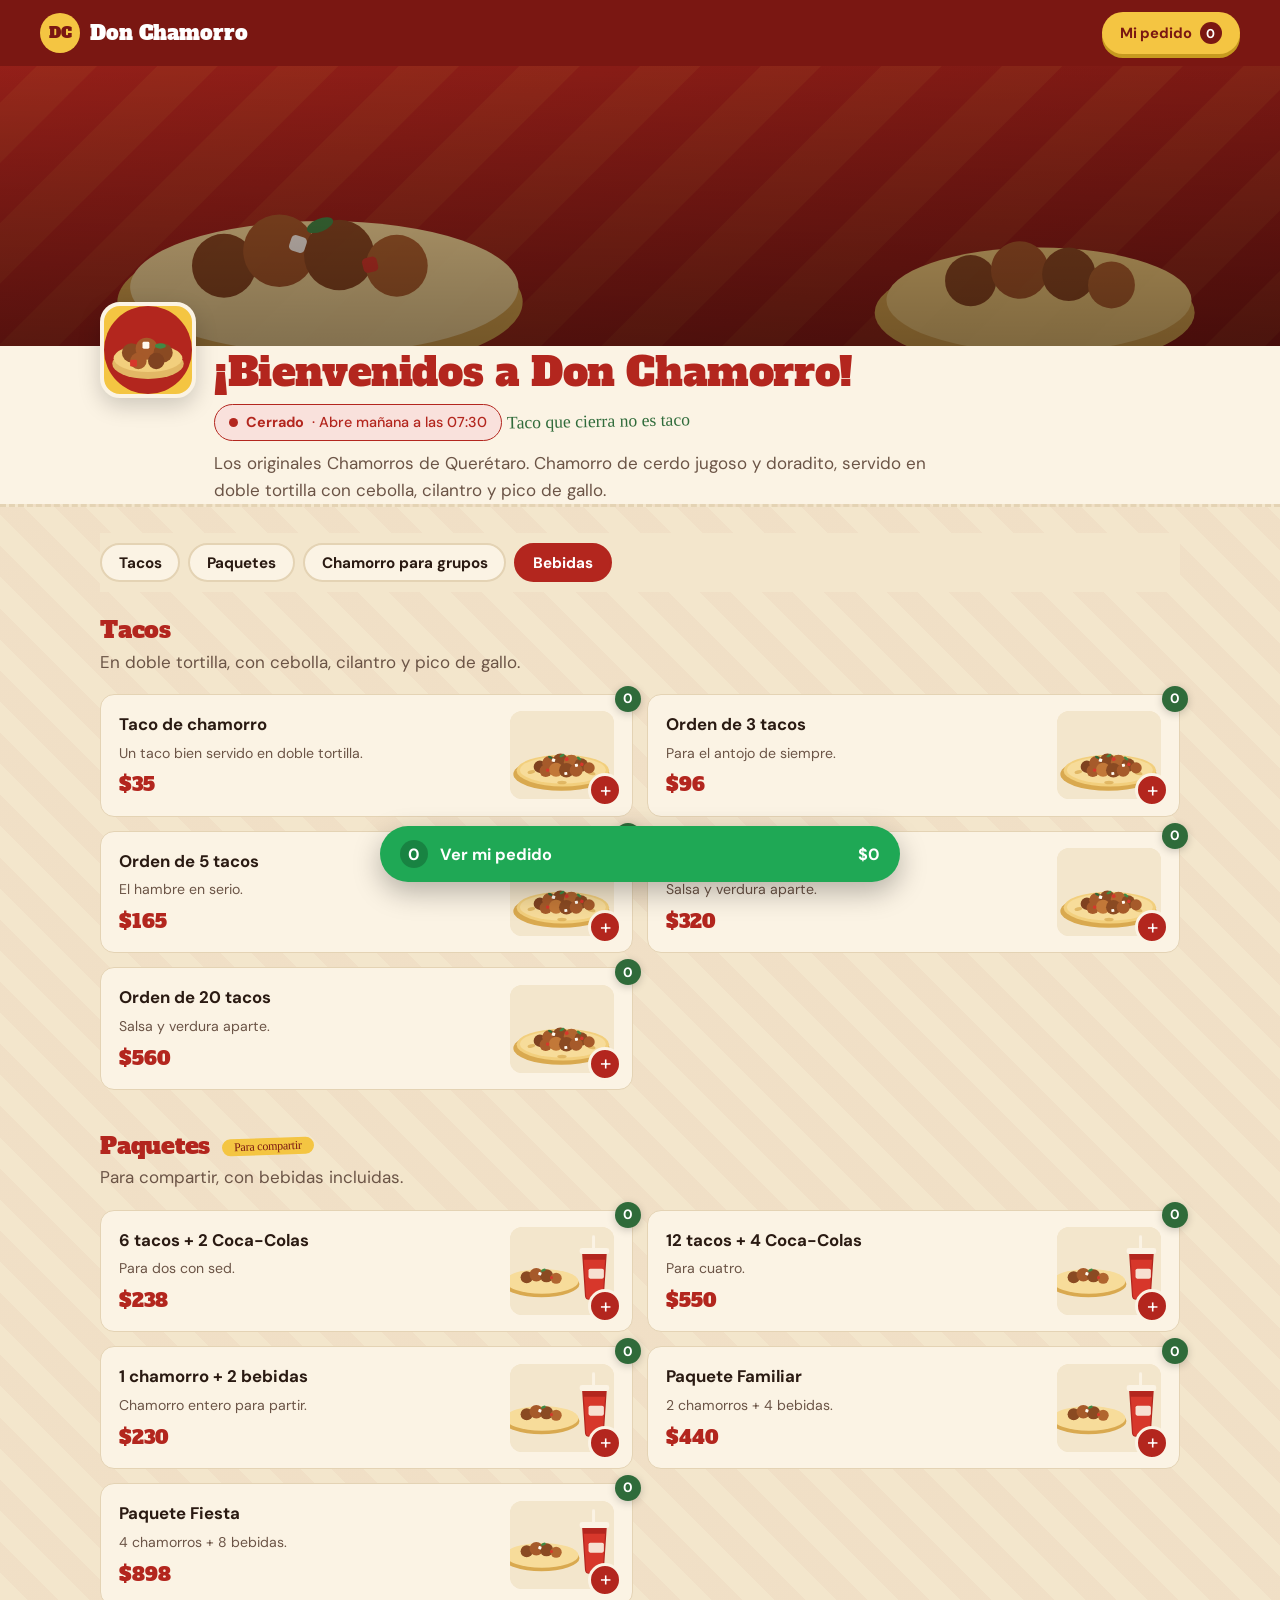
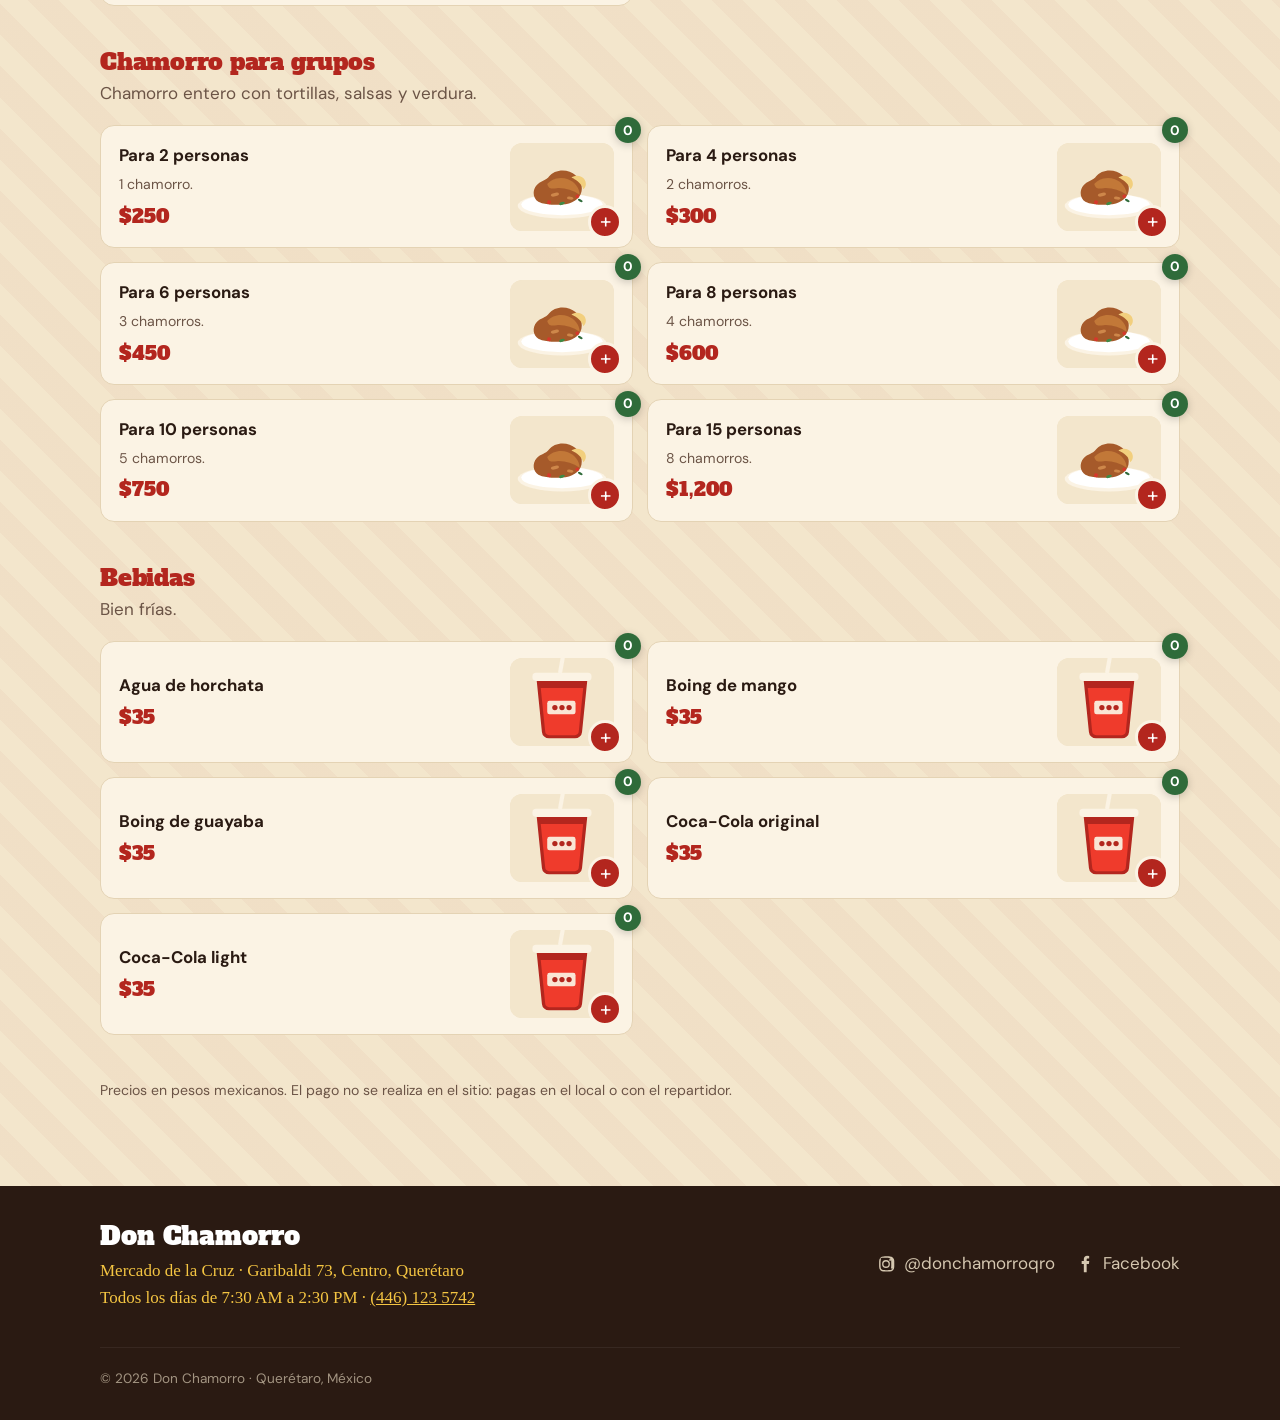
==== commit 325e97de: "Versión 2.0: estado abierto/cerrado en vivo, edición de productos y nuevo teléfono - El modal de pro" ====
--- a/2.0/index.html
+++ b/2.0/index.html
@@ -25,7 +25,7 @@
     "slogan": "Taco que cierra no es taco",
     "servesCuisine": "Mexicana, Tacos",
     "priceRange": "$",
-    "telephone": ["+52 442 312 3403", "+52 442 480 2400"],
+    "telephone": "+52 446 123 5742",
     "address": {
       "@type": "PostalAddress",
       "streetAddress": "Garibaldi 73, Mercado de la Cruz",
@@ -66,12 +66,11 @@
         <img class="store-logo" id="store-logo" src="" alt="Logo Don Chamorro">
         <div class="store-title">
           <h1 id="store-welcome">¡Bienvenidos a Don Chamorro!</h1>
+          <p class="open-status" id="open-status" hidden aria-live="polite"></p>
           <p class="store-lema" id="store-lema"></p>
           <p class="store-desc" id="store-desc"></p>
         </div>
       </div>
-
-      <ul class="store-chips container" id="store-chips"></ul>
     </section>
 
     <!-- MENÚ -->
@@ -89,7 +88,7 @@
       <div>
         <p class="footer-brand">Don Chamorro</p>
         <p class="footer-slogan">Mercado de la Cruz · Garibaldi 73, Centro, Querétaro</p>
-        <p class="footer-slogan">Todos los días desde las 8:00 AM · <a href="tel:+524423123403">(442) 312 3403</a></p>
+        <p class="footer-slogan">Todos los días de 7:30 AM a 2:30 PM · <a href="tel:+524461235742">(446) 123 5742</a></p>
       </div>
       <div class="socials">
         <a href="https://www.instagram.com/donchamorroqro/" target="_blank" rel="noopener" aria-label="Instagram">
--- a/2.0/order.css
+++ b/2.0/order.css
@@ -94,24 +94,33 @@
 }
 .store-desc { color: var(--ink-soft); max-width: 62ch; margin: 0; }
 
-.store-chips {
-  list-style: none;
-  display: flex;
-  flex-wrap: wrap;
-  gap: 8px 10px;
-  margin: 18px auto 0;
-  padding: 0 var(--gutter);
-}
-.store-chips li {
-  display: flex;
-  align-items: center;
-  gap: 7px;
-  background: var(--paper-2);
-  border: 1px solid var(--line);
-  border-radius: 999px;
-  padding: 7px 14px;
+.open-status {
+  display: inline-flex;
+  align-items: center;
+  gap: 8px;
+  margin: 0 0 .6em;
+  padding: 6px 14px;
+  border-radius: 999px;
+  border: 1px solid currentColor;
   font-size: .9rem;
   font-weight: 500;
+}
+.open-status b { font-weight: 700; }
+.open-status .dot {
+  width: 9px; height: 9px;
+  border-radius: 50%;
+  background: currentColor;
+}
+.open-status.is-open   { color: var(--nopal);  background: #e6f2e4; }
+.open-status.is-soon   { color: #9a5b00;       background: #fdf0d2; }
+.open-status.is-closed { color: var(--chile);  background: #f9e1dc; }
+.open-status.is-open .dot { animation: pulse 1.8s ease-out infinite; }
+@keyframes pulse {
+  0%   { box-shadow: 0 0 0 0 rgba(47,107,58,.55); }
+  100% { box-shadow: 0 0 0 8px rgba(47,107,58,0); }
+}
+@media (prefers-reduced-motion: reduce) {
+  .open-status.is-open .dot { animation: none; }
 }
 
 .menu { padding: 26px 0 70px; }
